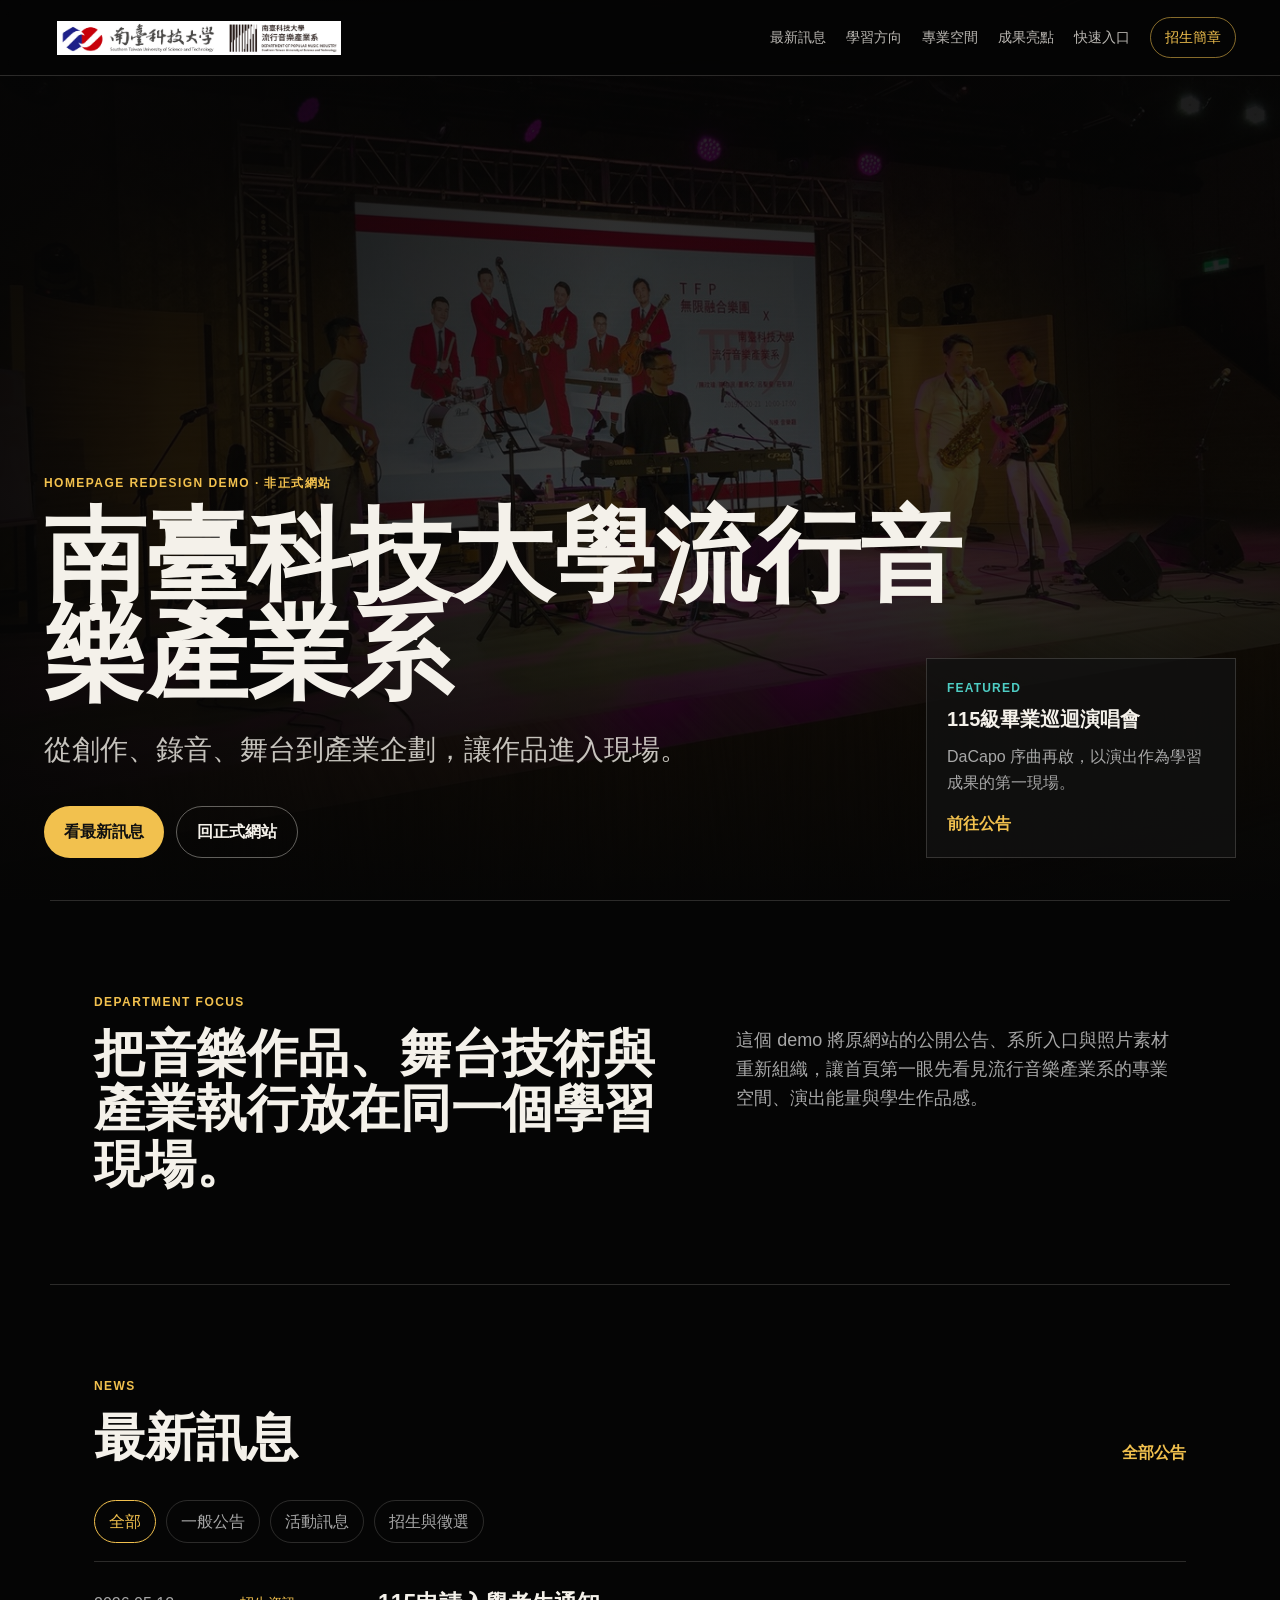
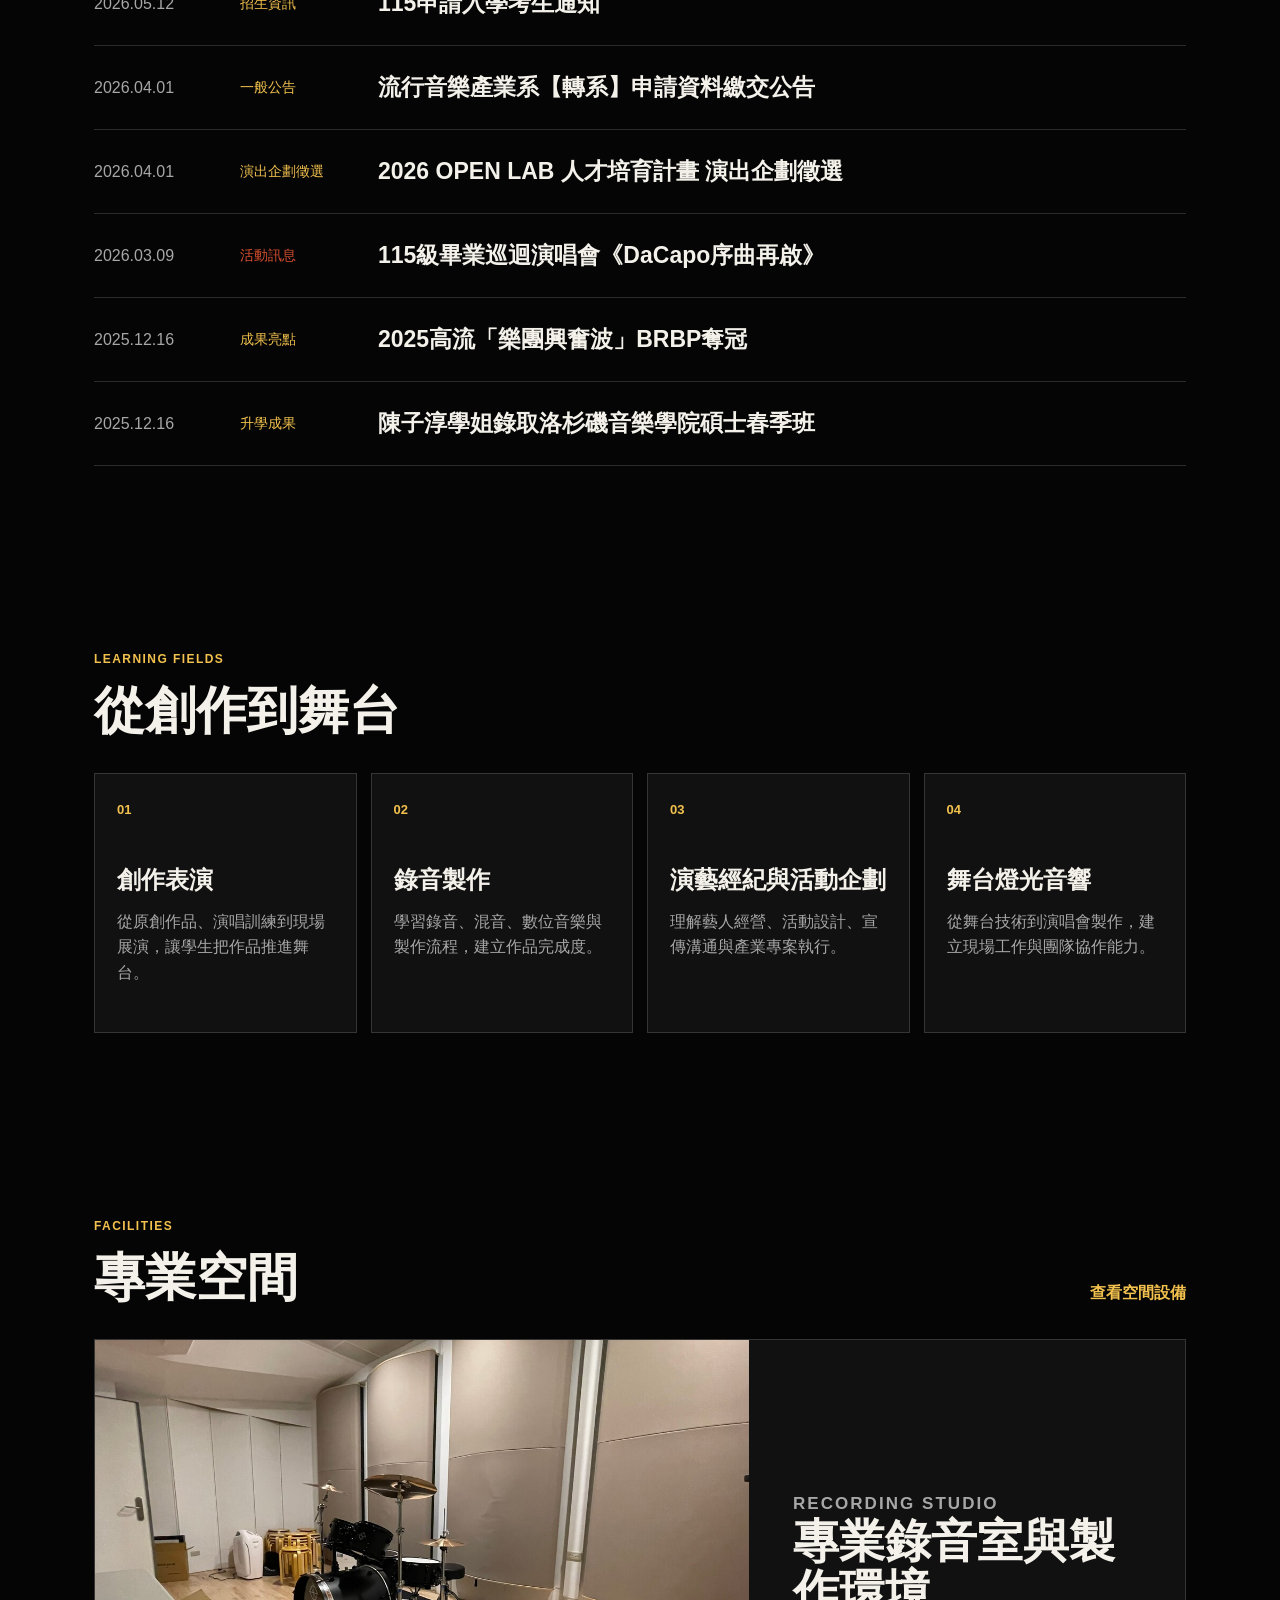
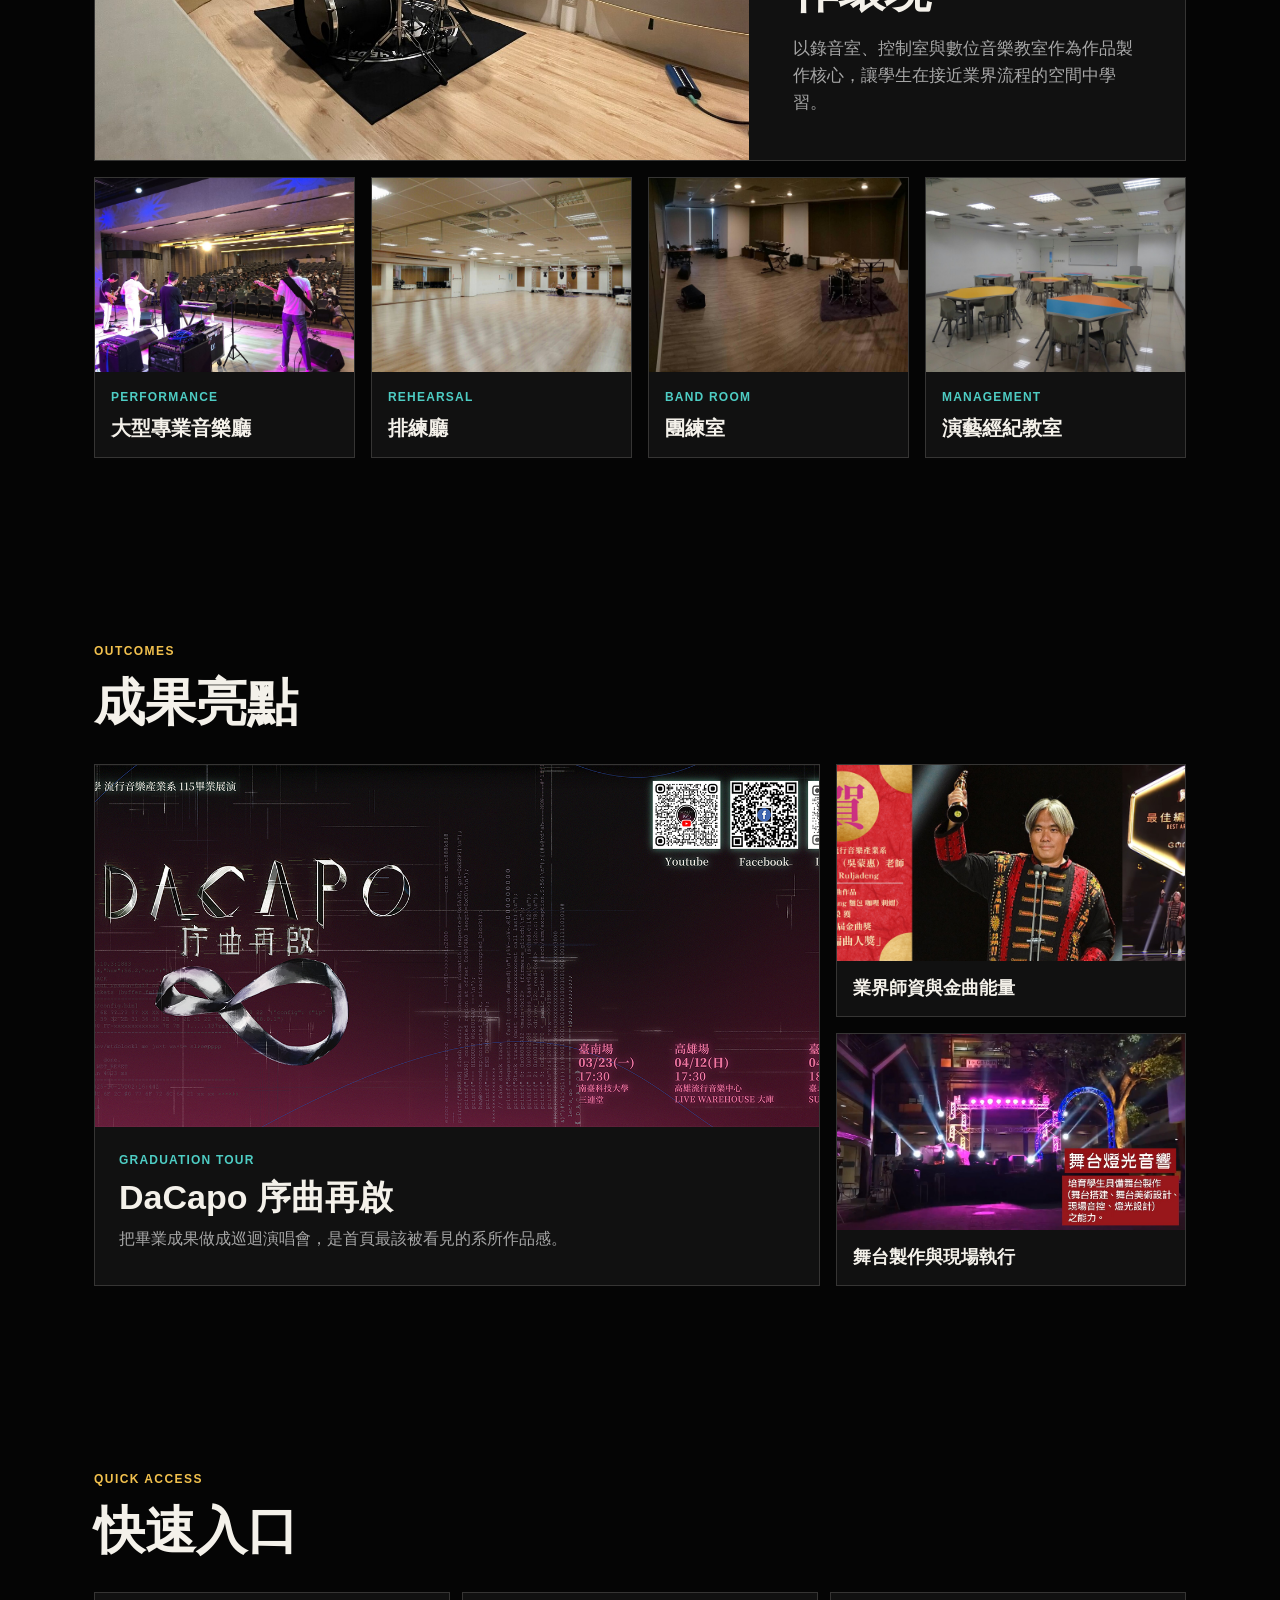
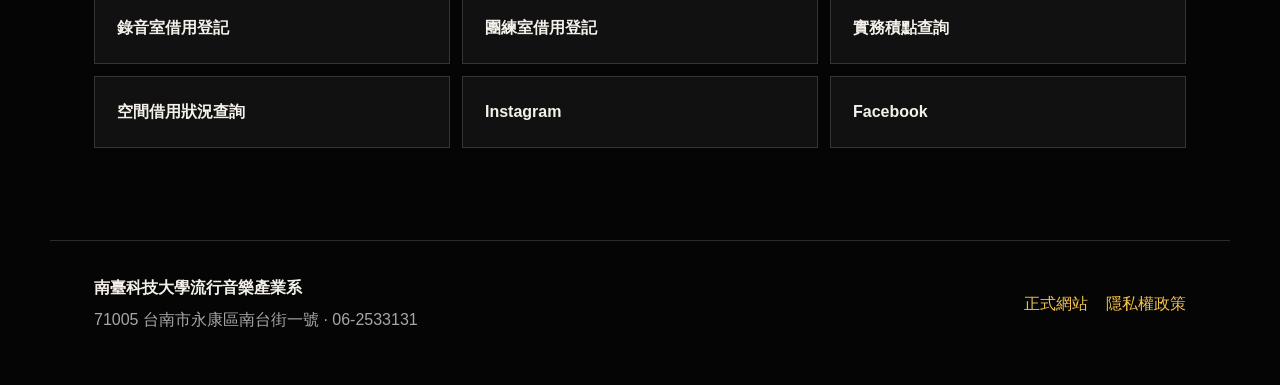
==== index.html @ 40bf5d6f "Build PMI homepage demo" ====
<!doctype html>
<html lang="zh-Hant-TW">
  <head>
    <meta charset="utf-8">
    <meta name="viewport" content="width=device-width, initial-scale=1">
    <title>南臺科技大學流行音樂產業系｜首頁 Demo</title>
    <meta name="description" content="南臺科技大學流行音樂產業系首頁改版 demo，以公開素材重整最新訊息、專業空間、學習方向與招生入口。">
    <meta name="theme-color" content="#050505">
    <link rel="icon" href="assets/logos/stust-pmi-logo.png">
    <link rel="stylesheet" href="styles.css">
  </head>
  <body>
    <header class="site-header" data-header>
      <a class="brand" href="#top" aria-label="回到首頁">
        <img src="assets/logos/stust-pmi-logo.png" alt="南臺科技大學流行音樂產業系">
      </a>
      <button class="nav-toggle" type="button" aria-label="開啟選單" aria-expanded="false" data-nav-toggle>
        <span></span>
        <span></span>
      </button>
      <nav class="site-nav" data-nav>
        <a href="#news">最新訊息</a>
        <a href="#paths">學習方向</a>
        <a href="#spaces">專業空間</a>
        <a href="#outcomes">成果亮點</a>
        <a href="#links">快速入口</a>
        <a class="nav-cta" href="https://pmi.stust.edu.tw/tc/node/PMIexam" target="_blank" rel="noreferrer">招生簡章</a>
      </nav>
    </header>

    <main id="top">
      <section class="hero" aria-label="首頁主視覺">
        <div class="hero-media" aria-hidden="true">
          <img src="assets/photos/facilities/video-wall-stage.jpg" alt="">
        </div>
        <div class="hero-shade"></div>
        <div class="hero-content">
          <p class="eyebrow">Homepage redesign demo · 非正式網站</p>
          <h1>南臺科技大學流行音樂產業系</h1>
          <p class="hero-copy">從創作、錄音、舞台到產業企劃，讓作品進入現場。</p>
          <div class="hero-actions" aria-label="主要操作">
            <a class="button primary" href="#news">看最新訊息</a>
            <a class="button secondary" href="https://pmi.stust.edu.tw/" target="_blank" rel="noreferrer">回正式網站</a>
          </div>
        </div>
        <aside class="hero-panel" aria-label="首頁焦點">
          <span>Featured</span>
          <strong>115級畢業巡迴演唱會</strong>
          <p>DaCapo 序曲再啟，以演出作為學習成果的第一現場。</p>
          <a href="https://pmi.stust.edu.tw/tc/news/212-32535" target="_blank" rel="noreferrer">前往公告</a>
        </aside>
      </section>

      <section class="section intro" aria-label="系所定位">
        <div class="section-kicker">Department focus</div>
        <div class="intro-grid">
          <h2>把音樂作品、舞台技術與產業執行放在同一個學習現場。</h2>
          <p>這個 demo 將原網站的公開公告、系所入口與照片素材重新組織，讓首頁第一眼先看見流行音樂產業系的專業空間、演出能量與學生作品感。</p>
        </div>
      </section>

      <section class="section news-section" id="news" aria-labelledby="news-title">
        <div class="section-head">
          <div>
            <p class="section-kicker">News</p>
            <h2 id="news-title">最新訊息</h2>
          </div>
          <a class="text-link" href="https://pmi.stust.edu.tw/tc/node/news" target="_blank" rel="noreferrer">全部公告</a>
        </div>
        <div class="filters" aria-label="公告分類篩選">
          <button class="filter is-active" type="button" data-filter="all">全部</button>
          <button class="filter" type="button" data-filter="general">一般公告</button>
          <button class="filter" type="button" data-filter="event">活動訊息</button>
          <button class="filter" type="button" data-filter="recruit">招生與徵選</button>
        </div>
        <div class="news-list">
          <a class="news-item" data-category="recruit" href="https://pmi.stust.edu.tw/tc/news/212-32787" target="_blank" rel="noreferrer">
            <time datetime="2026-05-12">2026.05.12</time><span>招生資訊</span><strong>115申請入學考生通知</strong>
          </a>
          <a class="news-item" data-category="general" href="https://pmi.stust.edu.tw/tc/news/212-32582" target="_blank" rel="noreferrer">
            <time datetime="2026-04-01">2026.04.01</time><span>一般公告</span><strong>流行音樂產業系【轉系】申請資料繳交公告</strong>
          </a>
          <a class="news-item" data-category="recruit" href="https://pmi.stust.edu.tw/tc/news/212-32583" target="_blank" rel="noreferrer">
            <time datetime="2026-04-01">2026.04.01</time><span>演出企劃徵選</span><strong>2026 OPEN LAB 人才培育計畫 演出企劃徵選</strong>
          </a>
          <a class="news-item is-featured" data-category="event" href="https://pmi.stust.edu.tw/tc/news/212-32535" target="_blank" rel="noreferrer">
            <time datetime="2026-03-09">2026.03.09</time><span>活動訊息</span><strong>115級畢業巡迴演唱會《DaCapo序曲再啟》</strong>
          </a>
          <a class="news-item" data-category="general" href="https://pmi.stust.edu.tw/tc/news/212-32166" target="_blank" rel="noreferrer">
            <time datetime="2025-12-16">2025.12.16</time><span>成果亮點</span><strong>2025高流「樂團興奮波」BRBP奪冠</strong>
          </a>
          <a class="news-item" data-category="general" href="https://pmi.stust.edu.tw/tc/news/212-32169" target="_blank" rel="noreferrer">
            <time datetime="2025-12-16">2025.12.16</time><span>升學成果</span><strong>陳子淳學姐錄取洛杉磯音樂學院碩士春季班</strong>
          </a>
        </div>
      </section>

      <section class="section paths" id="paths" aria-labelledby="paths-title">
        <div class="section-head compact">
          <div><p class="section-kicker">Learning fields</p><h2 id="paths-title">從創作到舞台</h2></div>
        </div>
        <div class="path-grid">
          <article class="path-card"><span>01</span><h3>創作表演</h3><p>從原創作品、演唱訓練到現場展演，讓學生把作品推進舞台。</p></article>
          <article class="path-card"><span>02</span><h3>錄音製作</h3><p>學習錄音、混音、數位音樂與製作流程，建立作品完成度。</p></article>
          <article class="path-card"><span>03</span><h3>演藝經紀與活動企劃</h3><p>理解藝人經營、活動設計、宣傳溝通與產業專案執行。</p></article>
          <article class="path-card"><span>04</span><h3>舞台燈光音響</h3><p>從舞台技術到演唱會製作，建立現場工作與團隊協作能力。</p></article>
        </div>
      </section>

      <section class="section spaces" id="spaces" aria-labelledby="spaces-title">
        <div class="section-head">
          <div><p class="section-kicker">Facilities</p><h2 id="spaces-title">專業空間</h2></div>
          <a class="text-link" href="https://pmi.stust.edu.tw/tc/node/apparatus" target="_blank" rel="noreferrer">查看空間設備</a>
        </div>
        <div class="space-feature">
          <img src="assets/photos/facilities/recording-studio-room.jpg" alt="專業錄音室空間">
          <div>
            <p class="section-kicker">Recording studio</p>
            <h3>專業錄音室與製作環境</h3>
            <p>以錄音室、控制室與數位音樂教室作為作品製作核心，讓學生在接近業界流程的空間中學習。</p>
          </div>
        </div>
        <div class="space-grid">
          <article><img src="assets/photos/facilities/music-hall-wide.jpg" alt="大型專業音樂廳"><div><span>Performance</span><h3>大型專業音樂廳</h3></div></article>
          <article><img src="assets/photos/facilities/rehearsal-room-1.jpg" alt="排練廳"><div><span>Rehearsal</span><h3>排練廳</h3></div></article>
          <article><img src="assets/photos/facilities/band-practice-room.jpg" alt="團練室"><div><span>Band room</span><h3>團練室</h3></div></article>
          <article><img src="assets/photos/facilities/management-classroom.jpg" alt="演藝經紀教室"><div><span>Management</span><h3>演藝經紀教室</h3></div></article>
        </div>
      </section>

      <section class="section outcomes" id="outcomes" aria-labelledby="outcomes-title">
        <div class="section-head"><div><p class="section-kicker">Outcomes</p><h2 id="outcomes-title">成果亮點</h2></div></div>
        <div class="outcome-layout">
          <article class="outcome-main">
            <img src="assets/photos/home-banner/dacapo-2026-banner.jpg" alt="DaCapo序曲再啟畢業巡迴演唱會 banner">
            <div><span>Graduation tour</span><h3>DaCapo 序曲再啟</h3><p>把畢業成果做成巡迴演唱會，是首頁最該被看見的系所作品感。</p></div>
          </article>
          <div class="outcome-stack">
            <article><img src="assets/photos/home-banner/golden-melody-banner.jpg" alt="金曲相關 banner"><strong>業界師資與金曲能量</strong></article>
            <article><img src="assets/photos/facilities/stage-production-2.jpg" alt="舞台製作現場"><strong>舞台製作與現場執行</strong></article>
          </div>
        </div>
      </section>

      <section class="section links" id="links" aria-labelledby="links-title">
        <div class="section-head compact"><div><p class="section-kicker">Quick access</p><h2 id="links-title">快速入口</h2></div></div>
        <div class="link-grid">
          <a href="https://pmi.stust.edu.tw/tc/node/recordingstudioreg" target="_blank" rel="noreferrer">錄音室借用登記</a>
          <a href="https://pmi.stust.edu.tw/tc/node/bandpracticeroomreg" target="_blank" rel="noreferrer">團練室借用登記</a>
          <a href="https://pmi.stust.edu.tw/tc/node/PracticalExperiencePointQuery" target="_blank" rel="noreferrer">實務積點查詢</a>
          <a href="https://pmi.stust.edu.tw/tc/node/RoomBookingQuery" target="_blank" rel="noreferrer">空間借用狀況查詢</a>
          <a href="https://www.instagram.com/stust_pmi/" target="_blank" rel="noreferrer">Instagram</a>
          <a href="https://www.facebook.com/stust.pmi/" target="_blank" rel="noreferrer">Facebook</a>
        </div>
      </section>
    </main>

    <footer class="site-footer">
      <div><strong>南臺科技大學流行音樂產業系</strong><p>71005 台南市永康區南台街一號 · 06-2533131</p></div>
      <div class="footer-links"><a href="https://pmi.stust.edu.tw/" target="_blank" rel="noreferrer">正式網站</a><a href="https://www.stust.edu.tw/tc/privacy" target="_blank" rel="noreferrer">隱私權政策</a></div>
    </footer>

    <script src="script.js"></script>
  </body>
</html>
---- styles.css ----
:root {
  color-scheme: dark;
  --bg: #050505;
  --panel: #111111;
  --text: #f4f1ea;
  --muted: #a7a7a7;
  --line: rgba(244, 241, 234, 0.16);
  --gold: #f2c14e;
  --red: #d94f30;
  --cyan: #4ecdc4;
  --max: 1180px;
}

* { box-sizing: border-box; }
html { scroll-behavior: smooth; }
body {
  margin: 0;
  background: var(--bg);
  color: var(--text);
  font-family: "Noto Sans TC", "PingFang TC", "Microsoft JhengHei", Inter, Arial, sans-serif;
  line-height: 1.6;
}
img { display: block; max-width: 100%; }
a { color: inherit; text-decoration: none; }
button { font: inherit; }

.site-header {
  align-items: center;
  backdrop-filter: blur(18px);
  background: rgba(5, 5, 5, 0.72);
  border-bottom: 1px solid var(--line);
  display: flex;
  gap: 28px;
  justify-content: space-between;
  left: 0;
  min-height: 76px;
  padding: 16px clamp(18px, 4vw, 44px);
  position: fixed;
  right: 0;
  top: 0;
  transition: background 180ms ease, min-height 180ms ease;
  z-index: 20;
}
.site-header.is-scrolled { background: rgba(5, 5, 5, 0.9); min-height: 64px; }
.brand { align-items: center; display: flex; min-width: 180px; }
.brand img { height: 34px; object-fit: contain; width: min(310px, 48vw); }
.site-nav { align-items: center; display: flex; gap: 20px; font-size: 14px; letter-spacing: 0; }
.site-nav a { color: rgba(244, 241, 234, 0.76); white-space: nowrap; }
.site-nav a:hover, .site-nav a:focus-visible { color: var(--text); }
.nav-cta { border: 1px solid rgba(242, 193, 78, 0.55); border-radius: 999px; color: var(--gold) !important; padding: 8px 14px; }
.nav-toggle { background: transparent; border: 0; display: none; height: 42px; position: relative; width: 42px; }
.nav-toggle span { background: var(--text); display: block; height: 2px; left: 10px; position: absolute; right: 10px; transition: transform 180ms ease, top 180ms ease; }
.nav-toggle span:first-child { top: 15px; }
.nav-toggle span:last-child { top: 25px; }
.nav-toggle.is-open span:first-child { top: 20px; transform: rotate(45deg); }
.nav-toggle.is-open span:last-child { top: 20px; transform: rotate(-45deg); }

.hero {
  align-items: end;
  display: grid;
  min-height: 100vh;
  overflow: hidden;
  padding: 132px clamp(18px, 4vw, 44px) 42px;
  position: relative;
}
.hero-media, .hero-shade { inset: 0; position: absolute; }
.hero-media img { height: 100%; object-fit: cover; opacity: 0.62; transform: scale(1.02); width: 100%; }
.hero-shade {
  background:
    linear-gradient(90deg, rgba(5, 5, 5, 0.9), rgba(5, 5, 5, 0.52) 48%, rgba(5, 5, 5, 0.68)),
    linear-gradient(0deg, rgba(5, 5, 5, 0.96), rgba(5, 5, 5, 0.2) 46%, rgba(5, 5, 5, 0.62));
}
.hero-content { max-width: 920px; position: relative; z-index: 2; }
.eyebrow, .section-kicker { color: var(--gold); font-size: 12px; font-weight: 700; letter-spacing: 0.12em; margin: 0 0 14px; text-transform: uppercase; }
.hero h1 { font-size: clamp(44px, 8vw, 118px); letter-spacing: 0; line-height: 0.96; margin: 0; max-width: 980px; }
.hero-copy { color: rgba(244, 241, 234, 0.8); font-size: clamp(18px, 2.2vw, 28px); margin: 24px 0 0; max-width: 680px; }
.hero-actions { display: flex; flex-wrap: wrap; gap: 12px; margin-top: 34px; }
.button { align-items: center; border-radius: 999px; display: inline-flex; font-weight: 700; justify-content: center; min-height: 48px; padding: 12px 20px; }
.button.primary { background: var(--gold); color: #111; }
.button.secondary { border: 1px solid rgba(244, 241, 234, 0.38); color: var(--text); }
.hero-panel { background: rgba(17, 17, 17, 0.78); border: 1px solid var(--line); bottom: 42px; max-width: 310px; padding: 20px; position: absolute; right: clamp(18px, 4vw, 44px); z-index: 3; }
.hero-panel span, .space-grid span, .outcome-main span { color: var(--cyan); display: block; font-size: 12px; font-weight: 700; letter-spacing: 0.1em; margin-bottom: 8px; text-transform: uppercase; }
.hero-panel strong { display: block; font-size: 20px; line-height: 1.28; }
.hero-panel p { color: var(--muted); margin: 12px 0 16px; }
.hero-panel a, .text-link { color: var(--gold); font-weight: 700; }

.section { margin: 0 auto; max-width: var(--max); padding: 92px clamp(18px, 4vw, 44px); }
.intro { border-bottom: 1px solid var(--line); border-top: 1px solid var(--line); }
.intro-grid { display: grid; gap: 34px; grid-template-columns: minmax(0, 1.15fr) minmax(280px, 0.85fr); }
.intro h2, .section h2 { font-size: clamp(30px, 4vw, 58px); letter-spacing: 0; line-height: 1.08; margin: 0; }
.intro p { color: var(--muted); font-size: 18px; margin: 0; }
.section-head { align-items: end; display: flex; gap: 24px; justify-content: space-between; margin-bottom: 34px; }
.section-head.compact { align-items: start; }

.filters { display: flex; flex-wrap: wrap; gap: 10px; margin-bottom: 18px; }
.filter { background: transparent; border: 1px solid var(--line); border-radius: 999px; color: var(--muted); cursor: pointer; min-height: 38px; padding: 8px 14px; }
.filter.is-active { border-color: var(--gold); color: var(--gold); }
.news-list { border-top: 1px solid var(--line); }
.news-item { align-items: center; border-bottom: 1px solid var(--line); display: grid; gap: 18px; grid-template-columns: 128px 120px minmax(0, 1fr); min-height: 84px; padding: 18px 0; }
.news-item[hidden] { display: none; }
.news-item time { color: var(--muted); font-variant-numeric: tabular-nums; }
.news-item span { color: var(--gold); font-size: 14px; }
.news-item strong { font-size: clamp(17px, 2vw, 23px); line-height: 1.35; }
.news-item:hover strong { color: var(--gold); }
.news-item.is-featured span { color: var(--red); }

.path-grid { display: grid; gap: 14px; grid-template-columns: repeat(4, minmax(0, 1fr)); }
.path-card { background: var(--panel); border: 1px solid var(--line); min-height: 260px; padding: 22px; }
.path-card span { color: var(--gold); font-size: 13px; font-weight: 800; }
.path-card h3 { font-size: 24px; line-height: 1.22; margin: 44px 0 14px; }
.path-card p { color: var(--muted); margin: 0; }

.space-feature { align-items: stretch; background: var(--panel); border: 1px solid var(--line); display: grid; grid-template-columns: minmax(0, 1.2fr) minmax(320px, 0.8fr); margin-bottom: 16px; }
.space-feature img { height: 100%; min-height: 420px; object-fit: cover; width: 100%; }
.space-feature div { align-self: end; padding: clamp(24px, 4vw, 44px); }
.space-feature h3 { font-size: clamp(28px, 3.6vw, 48px); line-height: 1.08; margin: 0 0 18px; }
.space-feature p { color: var(--muted); font-size: 17px; margin: 0; }
.space-grid { display: grid; gap: 16px; grid-template-columns: repeat(4, minmax(0, 1fr)); }
.space-grid article { background: var(--panel); border: 1px solid var(--line); min-width: 0; }
.space-grid img { aspect-ratio: 4 / 3; object-fit: cover; width: 100%; }
.space-grid div { padding: 16px; }
.space-grid h3 { font-size: 20px; line-height: 1.25; margin: 0; }

.outcome-layout { display: grid; gap: 16px; grid-template-columns: minmax(0, 1.35fr) minmax(300px, 0.65fr); }
.outcome-main, .outcome-stack article { background: var(--panel); border: 1px solid var(--line); }
.outcome-main img { aspect-ratio: 16 / 8; object-fit: cover; width: 100%; }
.outcome-main div { padding: 24px; }
.outcome-main h3 { font-size: 34px; line-height: 1.12; margin: 0 0 10px; }
.outcome-main p { color: var(--muted); margin: 0; }
.outcome-stack { display: grid; gap: 16px; }
.outcome-stack img { aspect-ratio: 16 / 9; object-fit: cover; width: 100%; }
.outcome-stack strong { display: block; font-size: 18px; line-height: 1.3; padding: 16px; }

.link-grid { display: grid; gap: 12px; grid-template-columns: repeat(3, minmax(0, 1fr)); }
.link-grid a { background: var(--panel); border: 1px solid var(--line); color: var(--text); font-weight: 700; min-height: 72px; padding: 22px; }
.link-grid a:hover { border-color: rgba(242, 193, 78, 0.72); color: var(--gold); }
.site-footer { align-items: center; border-top: 1px solid var(--line); color: var(--muted); display: flex; gap: 24px; justify-content: space-between; margin: 0 auto; max-width: var(--max); padding: 34px clamp(18px, 4vw, 44px) 52px; }
.site-footer strong { color: var(--text); }
.site-footer p { margin: 6px 0 0; }
.footer-links { display: flex; gap: 18px; }
.footer-links a { color: var(--gold); }

@media (max-width: 1020px) {
  .site-nav { background: rgba(5, 5, 5, 0.96); border-bottom: 1px solid var(--line); display: none; flex-direction: column; gap: 0; left: 0; padding: 12px 18px 24px; position: fixed; right: 0; top: 75px; }
  .site-nav.is-open { display: flex; }
  .site-nav a { border-bottom: 1px solid var(--line); padding: 14px 0; width: 100%; }
  .nav-cta { border-radius: 0; border-width: 0 0 1px; padding: 14px 0; }
  .nav-toggle { display: block; }
  .hero-panel { margin-top: 32px; max-width: none; position: relative; right: auto; bottom: auto; }
  .intro-grid, .space-feature, .outcome-layout { grid-template-columns: 1fr; }
  .path-grid, .space-grid { grid-template-columns: repeat(2, minmax(0, 1fr)); }
}

@media (max-width: 700px) {
  .brand img { height: 30px; width: min(250px, 64vw); }
  .hero { min-height: 92vh; padding-top: 112px; }
  .hero h1 { font-size: clamp(40px, 13vw, 72px); }
  .section { padding-bottom: 70px; padding-top: 70px; }
  .section-head { align-items: start; flex-direction: column; }
  .news-item { align-items: start; gap: 6px; grid-template-columns: 1fr; padding: 18px 0; }
  .path-grid, .space-grid, .link-grid { grid-template-columns: 1fr; }
  .path-card { min-height: 210px; }
  .space-feature img { min-height: 260px; }
  .site-footer { align-items: start; flex-direction: column; }
}
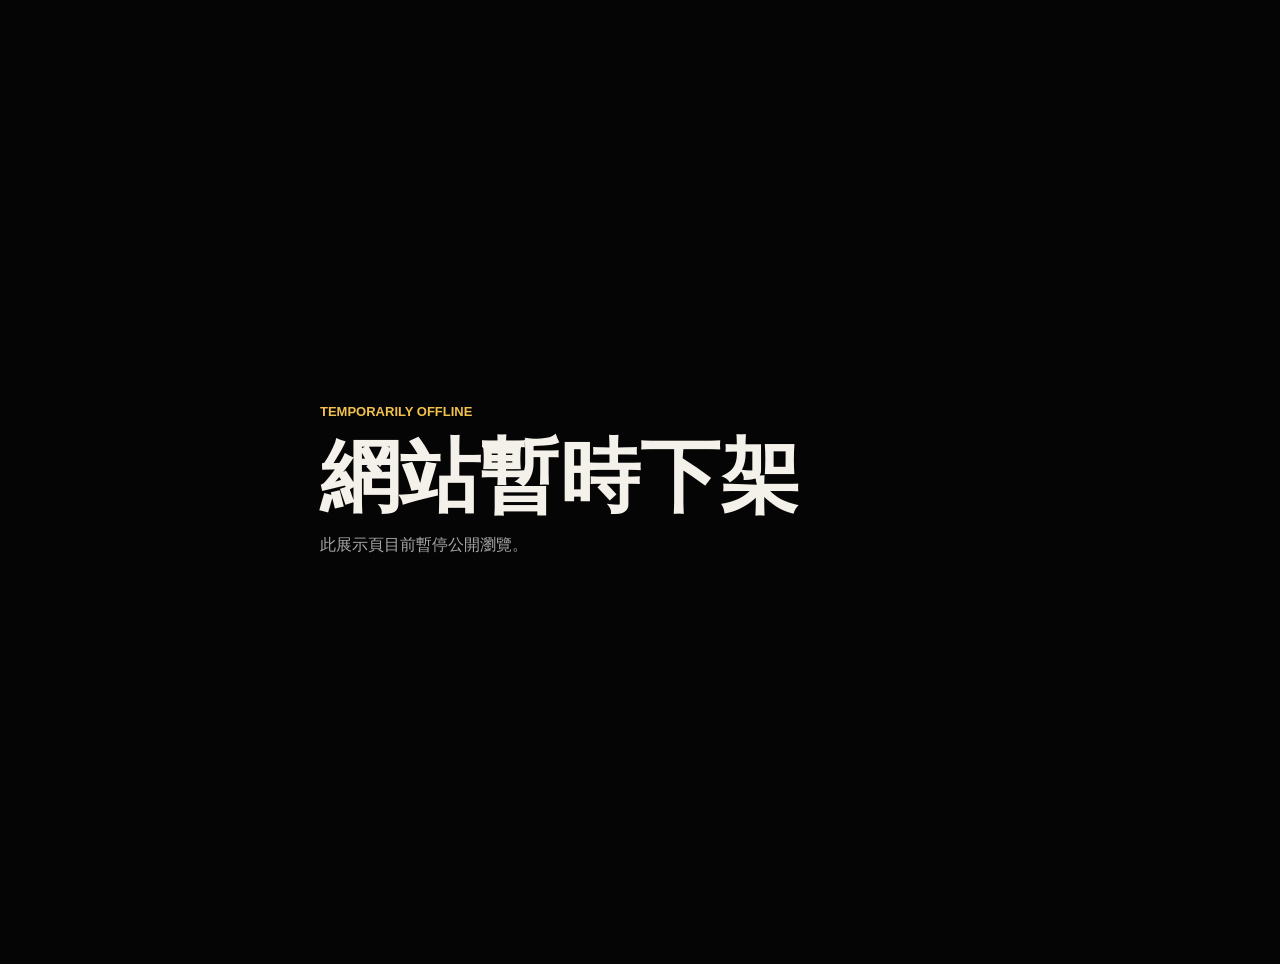
==== commit fe3f4cce: "Take homepage demo offline" ====
--- a/index.html
+++ b/index.html
@@ -3,163 +3,56 @@
   <head>
     <meta charset="utf-8">
     <meta name="viewport" content="width=device-width, initial-scale=1">
-    <title>南臺科技大學流行音樂產業系｜首頁 Demo</title>
-    <meta name="description" content="南臺科技大學流行音樂產業系首頁改版 demo，以公開素材重整最新訊息、專業空間、學習方向與招生入口。">
-    <meta name="theme-color" content="#050505">
-    <link rel="icon" href="assets/logos/stust-pmi-logo.png">
-    <link rel="stylesheet" href="styles.css">
+    <meta name="robots" content="noindex, nofollow, noarchive">
+    <title>網站暫時下架</title>
+    <style>
+      :root {
+        color-scheme: dark;
+        font-family: "Noto Sans TC", "PingFang TC", "Microsoft JhengHei", sans-serif;
+        background: #050505;
+        color: #f4f1ea;
+      }
+
+      body {
+        min-height: 100vh;
+        margin: 0;
+        display: grid;
+        place-items: center;
+        padding: 32px;
+        background: #050505;
+      }
+
+      main {
+        max-width: 640px;
+        width: 100%;
+      }
+
+      p {
+        color: #a7a7a7;
+        line-height: 1.8;
+        margin: 12px 0 0;
+      }
+
+      .eyebrow {
+        color: #f2c14e;
+        font-size: 13px;
+        font-weight: 700;
+        letter-spacing: 0;
+      }
+
+      h1 {
+        font-size: clamp(36px, 7vw, 80px);
+        line-height: 1.05;
+        margin: 16px 0 0;
+        letter-spacing: 0;
+      }
+    </style>
   </head>
   <body>
-    <header class="site-header" data-header>
-      <a class="brand" href="#top" aria-label="回到首頁">
-        <img src="assets/logos/stust-pmi-logo.png" alt="南臺科技大學流行音樂產業系">
-      </a>
-      <button class="nav-toggle" type="button" aria-label="開啟選單" aria-expanded="false" data-nav-toggle>
-        <span></span>
-        <span></span>
-      </button>
-      <nav class="site-nav" data-nav>
-        <a href="#news">最新訊息</a>
-        <a href="#paths">學習方向</a>
-        <a href="#spaces">專業空間</a>
-        <a href="#outcomes">成果亮點</a>
-        <a href="#links">快速入口</a>
-        <a class="nav-cta" href="https://pmi.stust.edu.tw/tc/node/PMIexam" target="_blank" rel="noreferrer">招生簡章</a>
-      </nav>
-    </header>
-
-    <main id="top">
-      <section class="hero" aria-label="首頁主視覺">
-        <div class="hero-media" aria-hidden="true">
-          <img src="assets/photos/facilities/video-wall-stage.jpg" alt="">
-        </div>
-        <div class="hero-shade"></div>
-        <div class="hero-content">
-          <p class="eyebrow">Homepage redesign demo · 非正式網站</p>
-          <h1>南臺科技大學流行音樂產業系</h1>
-          <p class="hero-copy">從創作、錄音、舞台到產業企劃，讓作品進入現場。</p>
-          <div class="hero-actions" aria-label="主要操作">
-            <a class="button primary" href="#news">看最新訊息</a>
-            <a class="button secondary" href="https://pmi.stust.edu.tw/" target="_blank" rel="noreferrer">回正式網站</a>
-          </div>
-        </div>
-        <aside class="hero-panel" aria-label="首頁焦點">
-          <span>Featured</span>
-          <strong>115級畢業巡迴演唱會</strong>
-          <p>DaCapo 序曲再啟，以演出作為學習成果的第一現場。</p>
-          <a href="https://pmi.stust.edu.tw/tc/news/212-32535" target="_blank" rel="noreferrer">前往公告</a>
-        </aside>
-      </section>
-
-      <section class="section intro" aria-label="系所定位">
-        <div class="section-kicker">Department focus</div>
-        <div class="intro-grid">
-          <h2>把音樂作品、舞台技術與產業執行放在同一個學習現場。</h2>
-          <p>這個 demo 將原網站的公開公告、系所入口與照片素材重新組織，讓首頁第一眼先看見流行音樂產業系的專業空間、演出能量與學生作品感。</p>
-        </div>
-      </section>
-
-      <section class="section news-section" id="news" aria-labelledby="news-title">
-        <div class="section-head">
-          <div>
-            <p class="section-kicker">News</p>
-            <h2 id="news-title">最新訊息</h2>
-          </div>
-          <a class="text-link" href="https://pmi.stust.edu.tw/tc/node/news" target="_blank" rel="noreferrer">全部公告</a>
-        </div>
-        <div class="filters" aria-label="公告分類篩選">
-          <button class="filter is-active" type="button" data-filter="all">全部</button>
-          <button class="filter" type="button" data-filter="general">一般公告</button>
-          <button class="filter" type="button" data-filter="event">活動訊息</button>
-          <button class="filter" type="button" data-filter="recruit">招生與徵選</button>
-        </div>
-        <div class="news-list">
-          <a class="news-item" data-category="recruit" href="https://pmi.stust.edu.tw/tc/news/212-32787" target="_blank" rel="noreferrer">
-            <time datetime="2026-05-12">2026.05.12</time><span>招生資訊</span><strong>115申請入學考生通知</strong>
-          </a>
-          <a class="news-item" data-category="general" href="https://pmi.stust.edu.tw/tc/news/212-32582" target="_blank" rel="noreferrer">
-            <time datetime="2026-04-01">2026.04.01</time><span>一般公告</span><strong>流行音樂產業系【轉系】申請資料繳交公告</strong>
-          </a>
-          <a class="news-item" data-category="recruit" href="https://pmi.stust.edu.tw/tc/news/212-32583" target="_blank" rel="noreferrer">
-            <time datetime="2026-04-01">2026.04.01</time><span>演出企劃徵選</span><strong>2026 OPEN LAB 人才培育計畫 演出企劃徵選</strong>
-          </a>
-          <a class="news-item is-featured" data-category="event" href="https://pmi.stust.edu.tw/tc/news/212-32535" target="_blank" rel="noreferrer">
-            <time datetime="2026-03-09">2026.03.09</time><span>活動訊息</span><strong>115級畢業巡迴演唱會《DaCapo序曲再啟》</strong>
-          </a>
-          <a class="news-item" data-category="general" href="https://pmi.stust.edu.tw/tc/news/212-32166" target="_blank" rel="noreferrer">
-            <time datetime="2025-12-16">2025.12.16</time><span>成果亮點</span><strong>2025高流「樂團興奮波」BRBP奪冠</strong>
-          </a>
-          <a class="news-item" data-category="general" href="https://pmi.stust.edu.tw/tc/news/212-32169" target="_blank" rel="noreferrer">
-            <time datetime="2025-12-16">2025.12.16</time><span>升學成果</span><strong>陳子淳學姐錄取洛杉磯音樂學院碩士春季班</strong>
-          </a>
-        </div>
-      </section>
-
-      <section class="section paths" id="paths" aria-labelledby="paths-title">
-        <div class="section-head compact">
-          <div><p class="section-kicker">Learning fields</p><h2 id="paths-title">從創作到舞台</h2></div>
-        </div>
-        <div class="path-grid">
-          <article class="path-card"><span>01</span><h3>創作表演</h3><p>從原創作品、演唱訓練到現場展演，讓學生把作品推進舞台。</p></article>
-          <article class="path-card"><span>02</span><h3>錄音製作</h3><p>學習錄音、混音、數位音樂與製作流程，建立作品完成度。</p></article>
-          <article class="path-card"><span>03</span><h3>演藝經紀與活動企劃</h3><p>理解藝人經營、活動設計、宣傳溝通與產業專案執行。</p></article>
-          <article class="path-card"><span>04</span><h3>舞台燈光音響</h3><p>從舞台技術到演唱會製作，建立現場工作與團隊協作能力。</p></article>
-        </div>
-      </section>
-
-      <section class="section spaces" id="spaces" aria-labelledby="spaces-title">
-        <div class="section-head">
-          <div><p class="section-kicker">Facilities</p><h2 id="spaces-title">專業空間</h2></div>
-          <a class="text-link" href="https://pmi.stust.edu.tw/tc/node/apparatus" target="_blank" rel="noreferrer">查看空間設備</a>
-        </div>
-        <div class="space-feature">
-          <img src="assets/photos/facilities/recording-studio-room.jpg" alt="專業錄音室空間">
-          <div>
-            <p class="section-kicker">Recording studio</p>
-            <h3>專業錄音室與製作環境</h3>
-            <p>以錄音室、控制室與數位音樂教室作為作品製作核心，讓學生在接近業界流程的空間中學習。</p>
-          </div>
-        </div>
-        <div class="space-grid">
-          <article><img src="assets/photos/facilities/music-hall-wide.jpg" alt="大型專業音樂廳"><div><span>Performance</span><h3>大型專業音樂廳</h3></div></article>
-          <article><img src="assets/photos/facilities/rehearsal-room-1.jpg" alt="排練廳"><div><span>Rehearsal</span><h3>排練廳</h3></div></article>
-          <article><img src="assets/photos/facilities/band-practice-room.jpg" alt="團練室"><div><span>Band room</span><h3>團練室</h3></div></article>
-          <article><img src="assets/photos/facilities/management-classroom.jpg" alt="演藝經紀教室"><div><span>Management</span><h3>演藝經紀教室</h3></div></article>
-        </div>
-      </section>
-
-      <section class="section outcomes" id="outcomes" aria-labelledby="outcomes-title">
-        <div class="section-head"><div><p class="section-kicker">Outcomes</p><h2 id="outcomes-title">成果亮點</h2></div></div>
-        <div class="outcome-layout">
-          <article class="outcome-main">
-            <img src="assets/photos/home-banner/dacapo-2026-banner.jpg" alt="DaCapo序曲再啟畢業巡迴演唱會 banner">
-            <div><span>Graduation tour</span><h3>DaCapo 序曲再啟</h3><p>把畢業成果做成巡迴演唱會，是首頁最該被看見的系所作品感。</p></div>
-          </article>
-          <div class="outcome-stack">
-            <article><img src="assets/photos/home-banner/golden-melody-banner.jpg" alt="金曲相關 banner"><strong>業界師資與金曲能量</strong></article>
-            <article><img src="assets/photos/facilities/stage-production-2.jpg" alt="舞台製作現場"><strong>舞台製作與現場執行</strong></article>
-          </div>
-        </div>
-      </section>
-
-      <section class="section links" id="links" aria-labelledby="links-title">
-        <div class="section-head compact"><div><p class="section-kicker">Quick access</p><h2 id="links-title">快速入口</h2></div></div>
-        <div class="link-grid">
-          <a href="https://pmi.stust.edu.tw/tc/node/recordingstudioreg" target="_blank" rel="noreferrer">錄音室借用登記</a>
-          <a href="https://pmi.stust.edu.tw/tc/node/bandpracticeroomreg" target="_blank" rel="noreferrer">團練室借用登記</a>
-          <a href="https://pmi.stust.edu.tw/tc/node/PracticalExperiencePointQuery" target="_blank" rel="noreferrer">實務積點查詢</a>
-          <a href="https://pmi.stust.edu.tw/tc/node/RoomBookingQuery" target="_blank" rel="noreferrer">空間借用狀況查詢</a>
-          <a href="https://www.instagram.com/stust_pmi/" target="_blank" rel="noreferrer">Instagram</a>
-          <a href="https://www.facebook.com/stust.pmi/" target="_blank" rel="noreferrer">Facebook</a>
-        </div>
-      </section>
+    <main>
+      <div class="eyebrow">TEMPORARILY OFFLINE</div>
+      <h1>網站暫時下架</h1>
+      <p>此展示頁目前暫停公開瀏覽。</p>
     </main>
-
-    <footer class="site-footer">
-      <div><strong>南臺科技大學流行音樂產業系</strong><p>71005 台南市永康區南台街一號 · 06-2533131</p></div>
-      <div class="footer-links"><a href="https://pmi.stust.edu.tw/" target="_blank" rel="noreferrer">正式網站</a><a href="https://www.stust.edu.tw/tc/privacy" target="_blank" rel="noreferrer">隱私權政策</a></div>
-    </footer>
-
-    <script src="script.js"></script>
   </body>
 </html>
